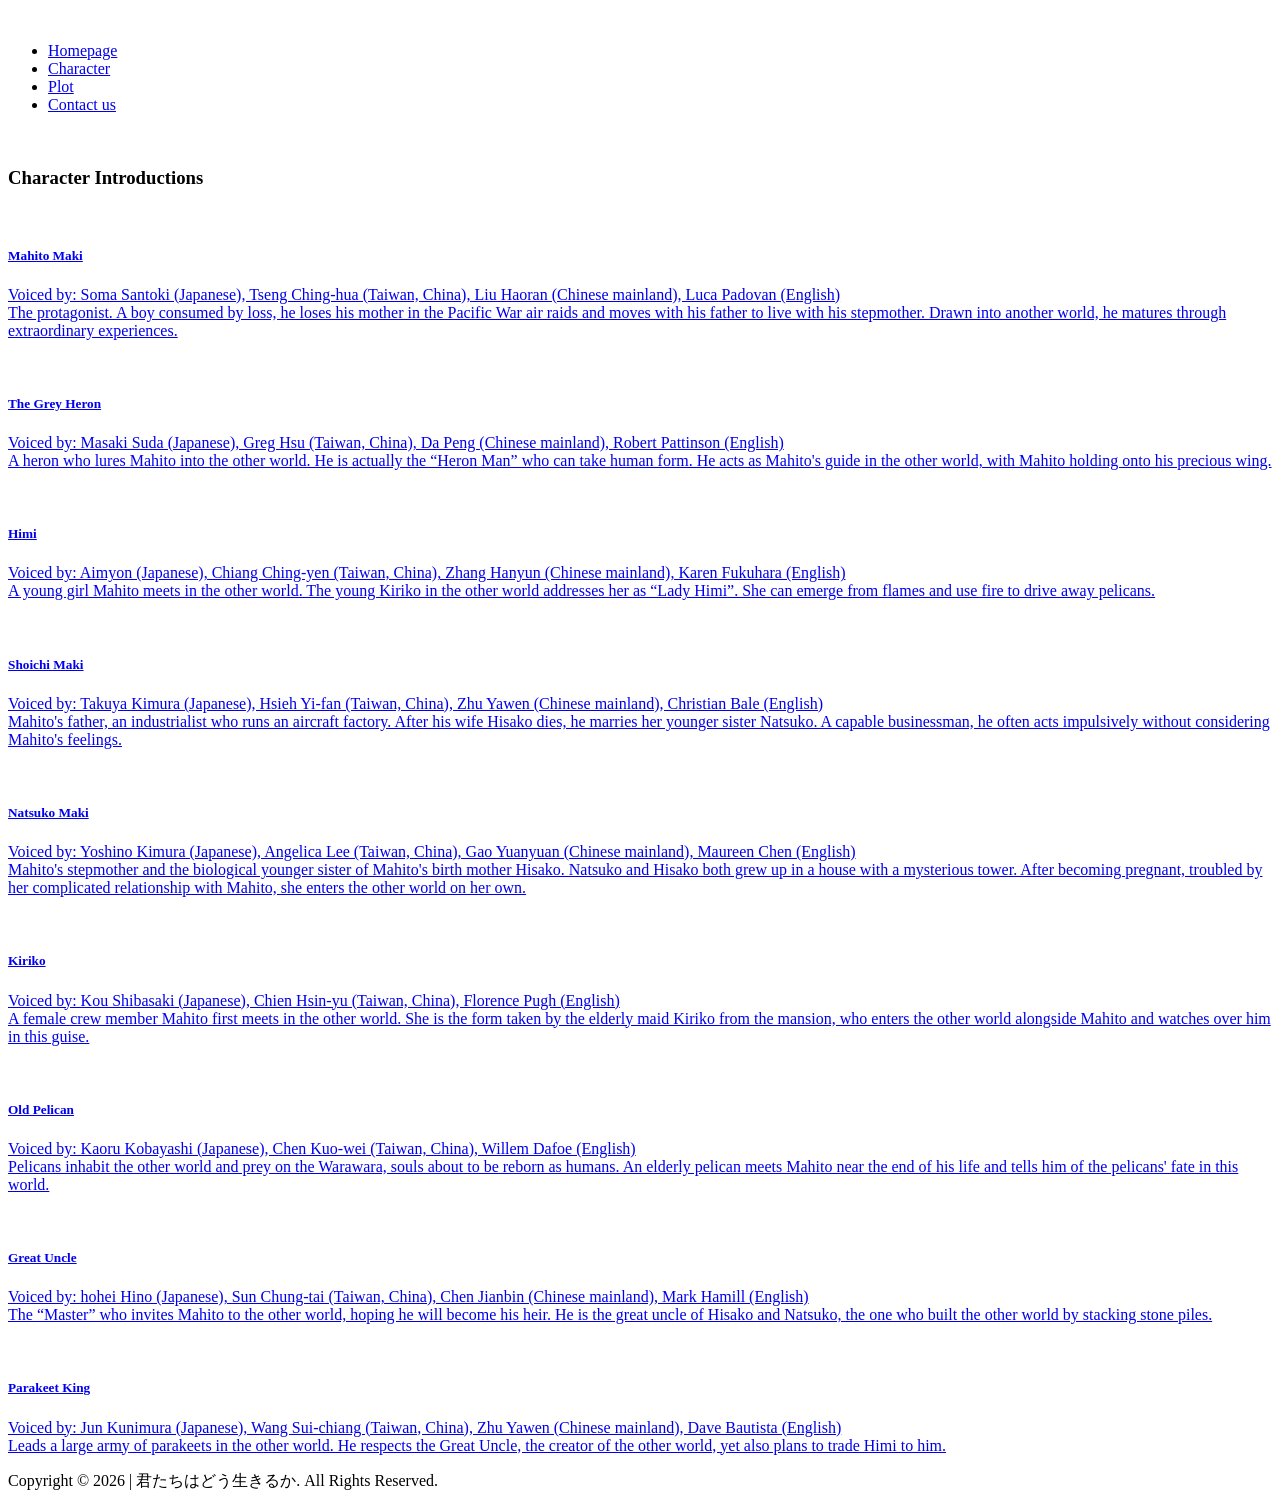
==== jujese.html @ 5fc31073 "Add files via upload" ====
<!DOCTYPE html>
<html lang="en">

<head>
  <meta charset="UTF-8">
  <title>The Boy and the Heron</title>
  <link rel="stylesheet" href="css/style.css">
</head>

<body>
     <!-- Head area -->
    <div class="head">
      <div class="main">
        <a href="p1.html" class="logo">
          <img src="images/logo.webp" alt="">
        </a>
        <nav class="nav">
          <ul>
            <li>
              <a href="index.html">Homepage</a>
            </li>
            <li>
              <a href="jujese.html">Character</a>
            </li>
            <li>
              <a href="juqing.html">Plot</a>
            </li>
            <li>
              <a href="lianxi.html">Contact us</a>
            </li>
            </li>
          </ul>
        </nav>
      </div>
    </div>
    <!-- Head area -->
  <div class="banner2">
    <img src="images/12.jpg" alt="">
  </div>

  <div class="juese">
    <h3>Character Introductions</h3>


    <div class="js-list">
      <div class="character-container">
        <a href="#" class="character">
          <img src="images/牧真人.jpg" alt="">
          <div class="text">
            <h5>Mahito Maki</h5>
            <p>Voiced by: Soma Santoki (Japanese), Tseng Ching-hua (Taiwan, China), Liu Haoran (Chinese mainland), Luca Padovan (English)<br>
              The protagonist. A boy consumed by loss, he loses his mother in the Pacific War air raids and moves with his father to live with his stepmother. Drawn into another world, he matures through extraordinary experiences.</p>
          </div>
        </a>
        <a href="#" class="character">
          <img src="images/苍鹭.jpg" alt="">
          <div class="text">
            <h5>The Grey Heron</h5>
            <p>Voiced by: Masaki Suda (Japanese), Greg Hsu (Taiwan, China), Da Peng (Chinese mainland), Robert Pattinson (English)<br>
              A heron who lures Mahito into the other world. He is actually the “Heron Man” who can take human form. He acts as Mahito's guide in the other world, with Mahito holding onto his precious wing.</p>
          </div>
        </a>
        <a href="#" class="character">
          <img src="images/火美.jpg" alt="">
          <div class="text">
            <h5>Himi</h5>
            <p>Voiced by: Aimyon (Japanese), Chiang Ching-yen (Taiwan, China), Zhang Hanyun (Chinese mainland), Karen Fukuhara (English)<br>
              A young girl Mahito meets in the other world. The young Kiriko in the other world addresses her as “Lady Himi”. She can emerge from flames and use fire to drive away pelicans.</p>
          </div>
        </a>
        <a href="#" class="character">
          <img src="images/牧胜一.jpg" alt="">
          <div class="text">
            <h5>Shoichi Maki</h5>
            <p>Voiced by: Takuya Kimura (Japanese), Hsieh Yi-fan (Taiwan, China), Zhu Yawen (Chinese mainland), Christian Bale (English)<br>
              Mahito's father, an industrialist who runs an aircraft factory. After his wife Hisako dies, he marries her younger sister Natsuko. A capable businessman, he often acts impulsively without considering Mahito's feelings.</p>
          </div>
        </a>
        <a href="#" class="character">
          <img src="images/牧夏子.jpg" alt="">
          <div class="text">
            <h5>Natsuko Maki</h5>
            <p>Voiced by: Yoshino Kimura (Japanese), Angelica Lee (Taiwan, China), Gao Yuanyuan (Chinese mainland), Maureen Chen (English)<br>
              Mahito's stepmother and the biological younger sister of Mahito's birth mother Hisako. Natsuko and Hisako both grew up in a house with a mysterious tower. After becoming pregnant, troubled by her complicated relationship with Mahito, she enters the other world on her own.</p>
          </div>
        </a>
        <a href="#" class="character">
          <img src="images/雾子.jpg" alt="">
          <div class="text">
            <h5>Kiriko</h5>
            <p>Voiced by: Kou Shibasaki (Japanese), Chien Hsin-yu (Taiwan, China), Florence Pugh (English)<br>
              A female crew member Mahito first meets in the other world. She is the form taken by the elderly maid Kiriko from the mansion, who enters the other world alongside Mahito and watches over him in this guise.</p>
          </div>
        </a>
        <a href="#" class="character">
          <img src="images/老鹈鹕.jpg" alt="">
          <div class="text">
            <h5>Old Pelican</h5>
            <p>Voiced by: Kaoru Kobayashi (Japanese), Chen Kuo-wei (Taiwan, China), Willem Dafoe (English)<br>
              Pelicans inhabit the other world and prey on the Warawara, souls about to be reborn as humans. An elderly pelican meets Mahito near the end of his life and tells him of the pelicans' fate in this world.</p>
          </div>
        </a>
        <a href="#" class="character">
          <img src="images/太舅公.jpg" alt="">
          <div class="text">
            <h5>Great Uncle</h5>
            <p>Voiced by: hohei Hino (Japanese), Sun Chung-tai (Taiwan, China), Chen Jianbin (Chinese mainland), Mark Hamill (English)<br>
              The “Master” who invites Mahito to the other world, hoping he will become his heir. He is the great uncle of Hisako and Natsuko, the one who built the other world by stacking stone piles.</p>
          </div>
        </a>
        <a href="#" class="character">
          <img src="images/鹦鹉王.jpg" alt="">
          <div class="text">
            <h5>Parakeet King</h5>
            <p>Voiced by: Jun Kunimura (Japanese), Wang Sui-chiang (Taiwan, China), Zhu Yawen (Chinese mainland), Dave Bautista (English)<br>
              Leads a large army of parakeets in the other world. He respects the Great Uncle, the creator of the other world, yet also plans to trade Himi to him.</p>
          </div>
        </a>
      </div>
    </div>


    <div class="clear"></div>
  </div>

  <!-- Footer Copyright -->
  <div class="foot">
    Copyright &copy; 2026 | 君たちはどう生きるか. All Rights Reserved.
  </div>
  <!-- Footer Copyright -->


</body>
<script>
  // 显示行为
  document.getElementById("menu").onmouseover = function () {
    document.getElementById("subMenu").style.display = 'block'
  }
  document.getElementById("menu").onmouseout = function () {
    document.getElementById("subMenu").style.display = 'none'
  }
</script>

</html>
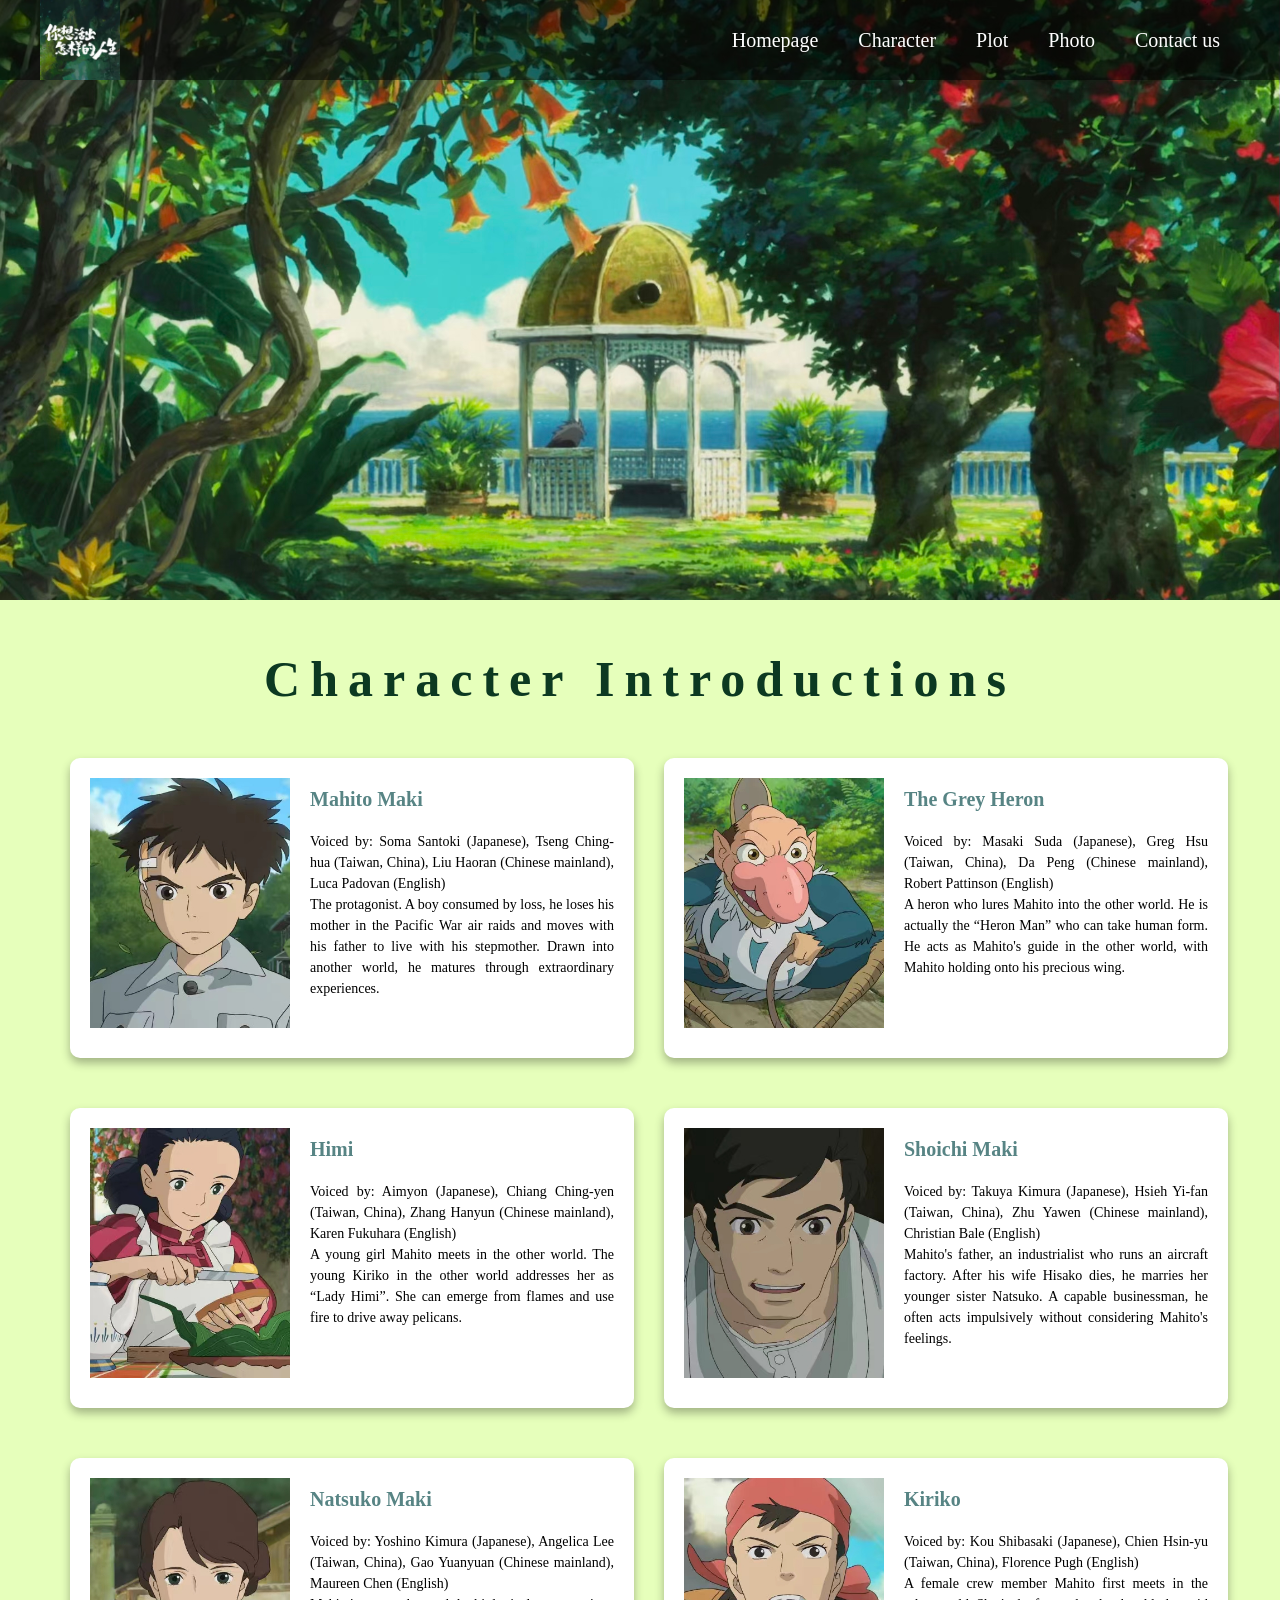
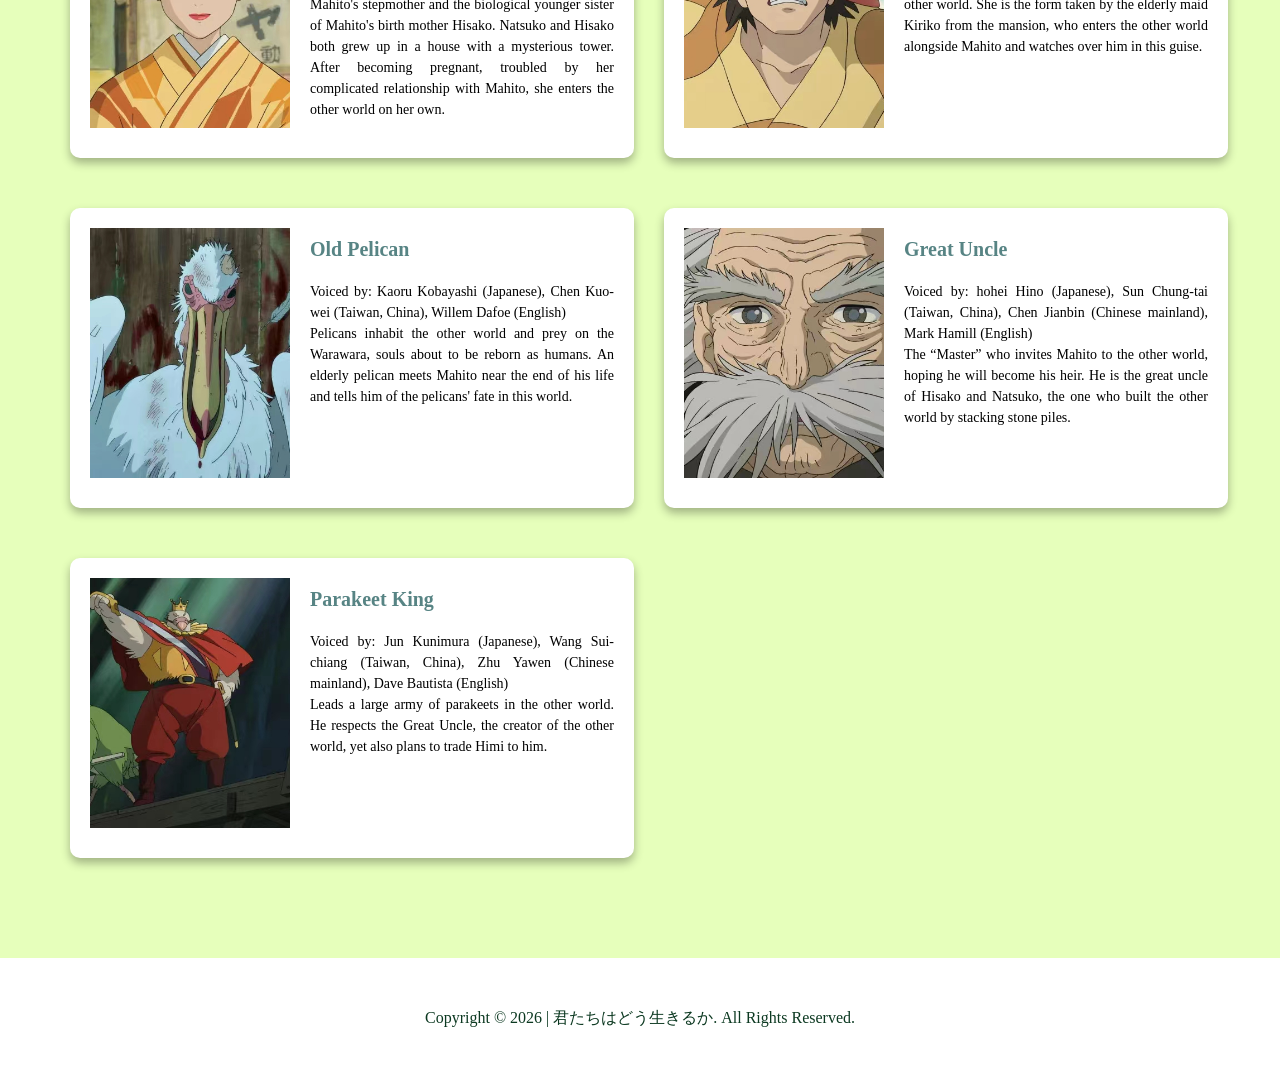
==== commit beb15bc7: "Update jujese.html" ====
--- a/jujese.html
+++ b/jujese.html
@@ -8,32 +8,34 @@
 </head>
 
 <body>
-     <!-- Head area -->
-    <div class="head">
-      <div class="main">
-        <a href="p1.html" class="logo">
-          <img src="images/logo.webp" alt="">
-        </a>
-        <nav class="nav">
-          <ul>
-            <li>
-              <a href="index.html">Homepage</a>
-            </li>
-            <li>
-              <a href="jujese.html">Character</a>
-            </li>
-            <li>
-              <a href="juqing.html">Plot</a>
-            </li>
-            <li>
-              <a href="lianxi.html">Contact us</a>
-            </li>
-            </li>
-          </ul>
-        </nav>
-      </div>
+   <!-- Head area -->
+  <div class="head">
+    <div class="main">
+      <a href="p1.html" class="logo">
+        <img src="images/logo.webp" alt="">
+      </a>
+      <nav class="nav">
+        <ul>
+          <li>
+            <a href="index.html">Homepage</a>
+          </li>
+          <li>
+            <a href="jujese.html">Character</a>
+          </li>
+          <li>
+            <a href="juqing.html">Plot</a>
+          </li>
+          <li>
+            <a href="zhaopian.html">Photo</a>
+          </li>
+          <li>
+            <a href="lianxi.html">Contact us</a>
+          </li>
+        </ul>
+      </nav>
     </div>
-    <!-- Head area -->
+  </div>
+  <!-- Head area -->
   <div class="banner2">
     <img src="images/12.jpg" alt="">
   </div>
@@ -141,4 +143,5 @@
   }
 </script>
 
-</html>+
+</html>
--- a/css/style.css
+++ b/css/style.css
@@ -0,0 +1,514 @@
+* {
+  margin: 0;
+  padding: 0;
+  list-style: none;
+  box-sizing: border-box;
+}
+body {
+  background: #e6ffbb;
+}
+body {
+  font-family: '幼圆';
+}
+a {
+  text-decoration: none;
+  color: #000;
+}
+.clear {
+  clear: both;
+}
+img {
+  border: 0;
+  vertical-align: top;
+}
+.main {
+  width: 1200px;
+  height: 100%;
+  position: relative;
+  margin: 0 auto;
+}
+.head {
+  position: fixed;
+  width: 100%;
+  height: 80px;
+  background: rgba(0, 0, 0, 0.5);
+  color: #fff;
+  z-index: 99;
+}
+.head .logo {
+  height: 80px;
+  float: left;
+}
+.head .logo img {
+  height: 100%;
+}
+.head .nav {
+  float: right;
+}
+.head .nav li {
+  float: left;
+}
+.head .nav li > a {
+  font-size: 20px;
+  line-height: 80px;
+  display: block;
+  color: #fff;
+  padding: 0 20px;
+}
+.head .nav a:hover {
+  background: #112524;
+  color: #fff;
+}
+.head .nav #subMenu {
+  background: #fff;
+  display: none;
+}
+.head .nav #subMenu a {
+  display: block;
+  height: 50px;
+  text-align: center;
+  line-height: 50px;
+  font-size: 20px;
+}
+.index .banner-info {
+  width: 100%;
+}
+.index .banner-info .banner {
+  width: 100%;
+  height: 700px;
+  position: relative;
+  overflow: hidden;
+}
+.index .banner-info .banner img {
+  width: 100% !important;
+  height: 100% !important;
+  object-fit: cover !important;
+}
+.index .banner-info .banner .banner_pic .pic {
+  display: none;
+}
+.index .banner-info .banner .banner_pic .current {
+  display: block;
+}
+.index .banner-info .banner ol {
+  position: absolute;
+  left: 50%;
+  bottom: 6%;
+  transform: translateX(-50%);
+}
+.index .banner-info .banner ol .but {
+  float: left;
+  width: 30px;
+  height: 10px;
+  border: 1px solid #fff;
+  background: #000;
+  margin-right: 12px;
+  text-align: center;
+  line-height: 22px;
+  font-weight: bold;
+  opacity: 0.5;
+}
+.index .banner-info .banner ol li {
+  cursor: pointer;
+}
+.index .banner-info .banner ol .current {
+  background: #fff;
+  float: left;
+  width: 30px;
+  height: 10px;
+  border: 1px solid #fff;
+  margin-right: 12px;
+  text-align: center;
+  font-weight: bold;
+}
+.index .box1 {
+  width: 1200px;
+  margin: 50px auto;
+}
+.index .box1 li {
+  float: left;
+  width: 14%;
+  text-align: center;
+}
+.index .box1 li img {
+  width: 100px;
+  height: 100px;
+  border-radius: 50%;
+  transition: 0.3s;
+  object-fit: cover;
+  box-shadow: 0 5px 10px 0 rgba(0, 0, 0, 0.3);
+}
+.index .box1 li p {
+  margin: 20px 0;
+}
+.index .box1 li img:hover {
+  cursor: pointer;
+  transform: rotate(360deg);
+}
+.index .box2 {
+  padding: 100px 0;
+  background: url(../images/bg2.jpg) center no-repeat;
+  background-size: cover;
+  background-attachment: fixed;
+}
+.index .box2 h3 {
+  text-align: center;
+  font-size: 60px;
+  color: #fff;
+  margin-bottom: 100px;
+}
+.index .box2 .text {
+  width: 1200px;
+  background: rgba(255, 255, 255, 0.8);
+  margin: 0 auto;
+  padding: 50px 100px;
+  font-size: 18px;
+  line-height: 2;
+  font-size: 20px;
+  border-radius: 10px;
+}
+.index .box2 .text p {
+  margin-bottom: 20px;
+}
+.index .box3 {
+  margin: 100px auto;
+}
+.index .box3 .box3-in {
+  width: 1200px;
+  margin: 0 auto;
+}
+.index .box3 .img {
+  margin: 0 auto;
+  text-align: center;
+  margin-bottom: 50px;
+}
+.index .box3 .img img {
+  width: 280px;
+  height: 150px;
+}
+.index .box3 h3 {
+  font-size: 50px;
+  text-align: center;
+  margin-bottom: 50px;
+}
+.index .box3 .xx {
+  border-radius: 30px;
+  border: 2px solid #0c3921;
+  background: #b7d08c;
+  padding: 50px;
+}
+.index .box3 .xx img {
+  width: 300px;
+  float: left;
+  margin-right: 20px;
+}
+.index .box3 .xx table {
+  width: 750px;
+  float: right;
+}
+.index .box3 .xx table td {
+  border-bottom: 1px solid #000;
+  padding: 10px;
+  font-size: 16px;
+  font-family: '微软雅黑';
+}
+.index .box3 .video {
+  margin: 50px auto;
+}
+.index .box3 .video .v {
+  width: 30%;
+  float: left;
+  margin-left: 20px;
+  border: 5px solid #0c3921;
+  background: #0c3921;
+}
+.index .box3 .video .v video {
+  width: 100%;
+}
+.index .box4 {
+  margin: 100px auto;
+  margin-bottom: 0;
+}
+.index .box4 h3 {
+  font-size: 50px;
+  text-align: center;
+  margin-bottom: 50px;
+}
+.index .box4 img {
+  width: 100%;
+}
+.foot {
+  background: #fff;
+  color: #0c3921;
+  padding: 50px;
+  text-align: center;
+}
+.xinxi {
+  margin: 50px auto;
+  width: 1200px;
+  position: relative;
+}
+.xinxi h3 {
+  font-size: 50px;
+  text-align: center;
+  margin-bottom: 50px;
+}
+.xinxi .video {
+  width: 100%;
+  margin: 50px auto;
+}
+.xinxi .video video {
+  border-radius: 10px;
+  width: 100%;
+}
+.xinxi li {
+  float: left;
+  width: 23%;
+  margin-left: 20px;
+  height: 600px;
+  border-radius: 10px;
+  overflow: hidden;
+  background: #fff;
+}
+.xinxi li img {
+  width: 100%;
+}
+.xinxi li p {
+  padding: 20px;
+  font-family: '微软雅黑';
+  text-align: justify;
+  font-size: 16px;
+  line-height: 1.5;
+}
+.xinxi .Accordion {
+  margin: 50px auto;
+  border: none;
+}
+.xinxi .Accordion .AccordionPanelTab {
+  background: #0c3921;
+  color: #fff;
+  padding: 20px;
+  font-weight: 600;
+  border-radius: 10px;
+  border: 1px solid #b7d08c;
+}
+.xinxi .Accordion .AccordionPanelContent {
+  padding: 20px;
+  height: 330px;
+  background: #f2f2f2;
+}
+.xinxi .Accordion .AccordionPanelContent img {
+  float: left;
+  width: 200px;
+  height: 260px;
+  margin-right: 20px;
+}
+.xinxi .Accordion .AccordionPanelContent p {
+  line-height: 2;
+  font-weight: 600;
+  margin-bottom: 20px;
+  color:#697454
+}
+.banner2 {
+  width: 100%;
+  height: 600px;
+}
+.banner2 img {
+  width: 100%;
+  height: 100%;
+  object-fit: cover;
+}
+h3 {
+  text-align: center;
+  font-size: 50px;
+  margin-bottom: 50px;
+  color: #0c3921;
+  letter-spacing: 10px;
+}
+.zhaopian {
+  padding: 50px;
+  margin: 50px auto;
+  width: 1200px;
+  background: rgba(255, 255, 255, 0.8);
+  box-shadow: 0 5px 10px 0 rgba(0, 0, 0, 0.3);
+  border-radius: 10px;
+}
+.zhaopian .img1 {
+  text-align: left;
+}
+.zhaopian .img1 img {
+  height: 300px;
+}
+.zhaopian .img2 {
+  margin: 50px 0;
+  text-align: right;
+}
+.zhaopian .img2 img {
+  height: 150px;
+}
+.zhaopian .img3 {
+  margin: 50px 0;
+  text-align: left;
+}
+.zhaopian .img3 img {
+  height: 150px;
+}
+.zhaopian img {
+  box-shadow: 0 5px 10px 0 rgba(0, 0, 0, 0.3);
+  width: 200px;
+  transition: 0.3s;
+  opacity: 0.7;
+}
+.zhaopian img:hover {
+  cursor: pointer;
+  opacity: 1;
+}
+.lx {
+  padding: 150px 0;
+}
+.lx .form {
+  padding: 50px;
+  background: rgba(255, 255, 255, 0.8);
+  border-radius: 20px;
+  margin: 0 auto;
+  width: 900px;
+}
+.lx .form input[type="text"],
+.lx .form input[type="tel"],
+.lx .form input[type="email"],
+.lx .form select,
+.lx .form textarea {
+  width: 100%;
+  padding: 8px;
+  box-sizing: border-box;
+  border: 1px solid #ccc;
+  border-radius: 4px;
+}
+.lx .form input[type="radio"],
+.lx .form input[type="checkbox"] {
+  margin-right: 5px;
+}
+.lx .form label {
+  margin-right: 15px;
+}
+.lx .form textarea {
+  resize: vertical;
+}
+.lx .form input[type="submit"] {
+  background-color: #0c3921;
+  width: 200px;
+  color: white;
+  padding: 10px 20px;
+  border: none;
+  border-radius: 4px;
+  cursor: pointer;
+  font-size: 16px;
+}
+.lx .form tr td:nth-child(1) {
+  text-align: right;
+}
+.lx .form td {
+  padding: 10px 0;
+}
+.juese {
+  width: 1200px;
+  margin: 50px auto;
+}
+.juese .js-list a {
+  display: block;
+  float: left;
+  margin-left: 30px;
+  width: 47%;
+  margin-bottom: 50px;
+  background: #fff;
+  padding: 20px;
+  border-radius: 10px;
+  height: 300px;
+  box-shadow: 0 5px 10px 0 rgba(0, 0, 0, 0.3);
+}
+.juese .js-list a img {
+  float: left;
+  width: 200px;
+  height: 250px;
+  object-fit: cover;
+  margin-right: 20px;
+  transition: 0.3s;
+}
+.juese .js-list a h5 {
+  font-size: 20px;
+  margin-top: 10px;
+  margin-bottom: 20px;
+  color:rgb(87, 132, 132)
+}
+.juese .js-list a p {
+  line-height: 1.5;
+  font-size: 14px;
+  text-align: justify;
+}
+.juese .js-list a:hover {
+  color: #0c3921;
+}
+.juese .js-list a:hover img {
+  transform: scale(1.1);
+}
+.yingpian {
+  width: 1200px;
+  margin: 50px auto;
+}
+.dl {
+  padding: 150px 0;
+}
+.dl table {
+  margin: 0 auto;
+  width: 500px;
+}
+.dl p {
+  text-align: center;
+  margin-top: 20px;
+}
+.dl p a {
+  color: red;
+  font-weight: 600;
+}
+.dl .form {
+  padding: 50px;
+  background: rgba(255, 255, 255, 0.8);
+  border-radius: 20px;
+  margin: 0 auto;
+  width: 800px;
+}
+.dl .form input[type="text"],
+.dl .form input[type="password"],
+.dl .form input[type="tel"],
+.dl .form input[type="email"],
+.dl .form select,
+.dl .form textarea {
+  width: 100%;
+  padding: 8px;
+  box-sizing: border-box;
+  border: 1px solid #ccc;
+  border-radius: 4px;
+}
+.dl .form input[type="radio"],
+.dl .form input[type="checkbox"] {
+  margin-right: 5px;
+}
+.dl .form label {
+  margin-right: 15px;
+}
+.dl .form input[type="submit"] {
+  background-color: #0c3921;
+  width: 100%;
+  color: white;
+  padding: 10px 20px;
+  border: none;
+  border-radius: 4px;
+  cursor: pointer;
+  font-size: 16px;
+}
+.dl .form tr td:nth-child(1) {
+  text-align: right;
+}
+.dl .form td {
+  padding: 10px 0;
+}
